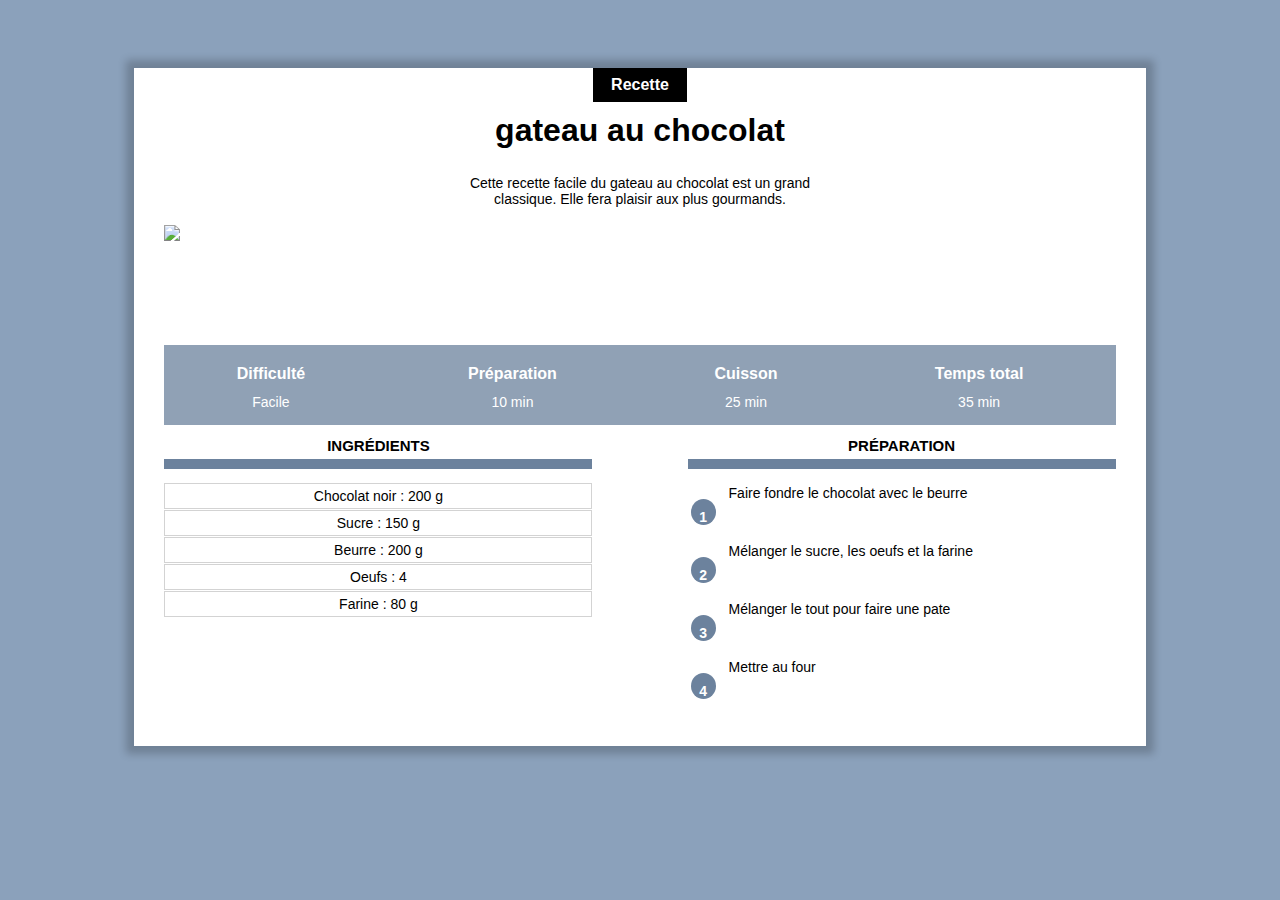
==== index.html @ c3fd4635 "Add files via upload" ====
<!DOCTYPE html>
<html>
    <head>
        <title>gateau au chocolat</title>
        <meta charset="UTF-8">
        <link rel="stylesheet" href="recette.css">
    </head>
    <body>
        <div class="contenu">
            <div class="centre categorie">
                <p class="categorie"> Recette</p>
    
            </div>
            <h1>gateau au chocolat</h1>

            <!--<div class="separateur"></div>-->

            <div class="centre">
                <p class="description">Cette recette facile du gateau au chocolat est un grand classique. Elle fera plaisir aux plus gourmands.</p>
            </div>
            <div class="info">

                <img  class="centre info" style="display:block ;" src="https://jonathanroux.com/gateau.jpg?id=9999">

                <table class="info" >
                    <tr>
                        <th>Difficulté</th>
                        <th>Préparation</th>
                        <th>Cuisson</th>
                        <th>Temps total</th>
                    </tr>
                    <tr>
                        <td>Facile</td>
                        <td>10 min</td>
                        <td>25 min</td>
                        <td>35 min</td>
                    </tr>
                </table>
            </div>
            <div>
                <div class="colonne1 colonne">
                    <h2>Ingrédients</h2>
                    <div class="ingredients">
                        <p>Chocolat noir : 200 g</p>
                        <p>Sucre : 150 g</p>
                        <p>Beurre : 200 g</p>
                        <p>Oeufs : 4</p>
                        <p>Farine : 80 g</p>
                    </div>
                </div>
                <div class="colonne2 colonne">
                    <h2>Préparation</h2>
                    <table class="preparation">
                        <tr><td><p class="numero">1</p></td><td class="preparation_etape">Faire fondre le chocolat avec le beurre</td></tr</tr>
                        <tr><td><p class="numero">2</p></td><td class="preparation_etape">Mélanger le sucre, les oeufs et la farine</td></tr>
                        <tr><td><p class="numero">3</p></td><td class="preparation_etape">Mélanger le tout pour faire une pate</td></tr>
                        <tr><td><p class="numero">4</p></td><td class="preparation_etape">Mettre au four</td></tr>
                    </table>
                </div>
            </div>
        </div>



    </body>
</html>
---- recette.css ----
* 
{
    overflow: auto;
}

body{
    background-color: #8ba1bb;
    font-family: Arial;
}

div.contenu{
    background-color: white;
    margin: 60px 10% 80px 10%;
    padding: 0px 30px 30px 30px;
    min-width: 350px;
    box-shadow: 0px 0px 8px 8px rgba(0,0, 0, 0.2);
    overflow: visible;
}
h1{
    text-align: center;
    margin-bottom: 12px;
    margin-top: 10px;
    
}
p.description{
    text-align: center;
    max-width: 400px;
    display: inline-block;
    font-size: 14px;
    
}
.centre{
    text-align: center;
    width: 100%;
}
p.categorie{
    background-color: black;
    color: white;
    display: inline-block;
    margin-top: 0px; ;
    padding: 8px 18px;
    margin-bottom: 0;
    font-weight: bold;
    font-size: 16;
    overflow: visible;
}
div.categorie{
    margin-bottom: 0px;
    margin-top:0px;
}

div.separateur
{
    width: 100px;
    height: 1px;
    background-color: black;
    margin-right:auto ;
    
    

}
div.info
{
    position:relative;

}
table.info{
    position: absolute; 
    bottom:0; 
    width: 100%;
    color: white;
    background-color:#6c829dc0; 
    height: 80px;

}
table.info td{
    text-align: center;
    font-size: 14px;
    vertical-align: top;
}
table.info th
{
    font-size: 16px;
    vertical-align: bottom;
    padding-bottom: 8px;
}

img.info
{
    display: block;
    max-width: 400px;
    object-fit: cover;
    min-height: 200px;
    background-color: ;

}
div.colonne
{
    width: 45%;
}
div.colonne h2
{
    text-align: center;
    text-transform: uppercase;
    font-size: 15px;
    border-bottom: 10px solid #6c829d;
    padding-bottom: 5px;

}
div.colonne1
{
    display: inline-block;
    margin-right: 10px;

}
div.colonne2
{
    float: right;

}

div.ingredients p
{
    text-align: center;
    font-size: 14px;
    border: 1px solid lightgray;
    padding: 4px 0;
    margin-top: 1px;
    margin-bottom: 0;
}

table.preparation p.numero
{
    background-color: #6c829d;
    color: white;
    width: 25px;
    text-align: center;
    font-size: 14px;
    font-weight: bold;
    padding-top: 10px;
    box-sizing: border-box;
    border-radius: 50%;
}

table.preparation td
{

    vertical-align: top;
}

table.preparation td.preparation_etape
{
    font-size: 14px;
    padding-left: 10px;
    padding-bottom: 10px;
}

table.preparation tr{
    height: 40px;
}
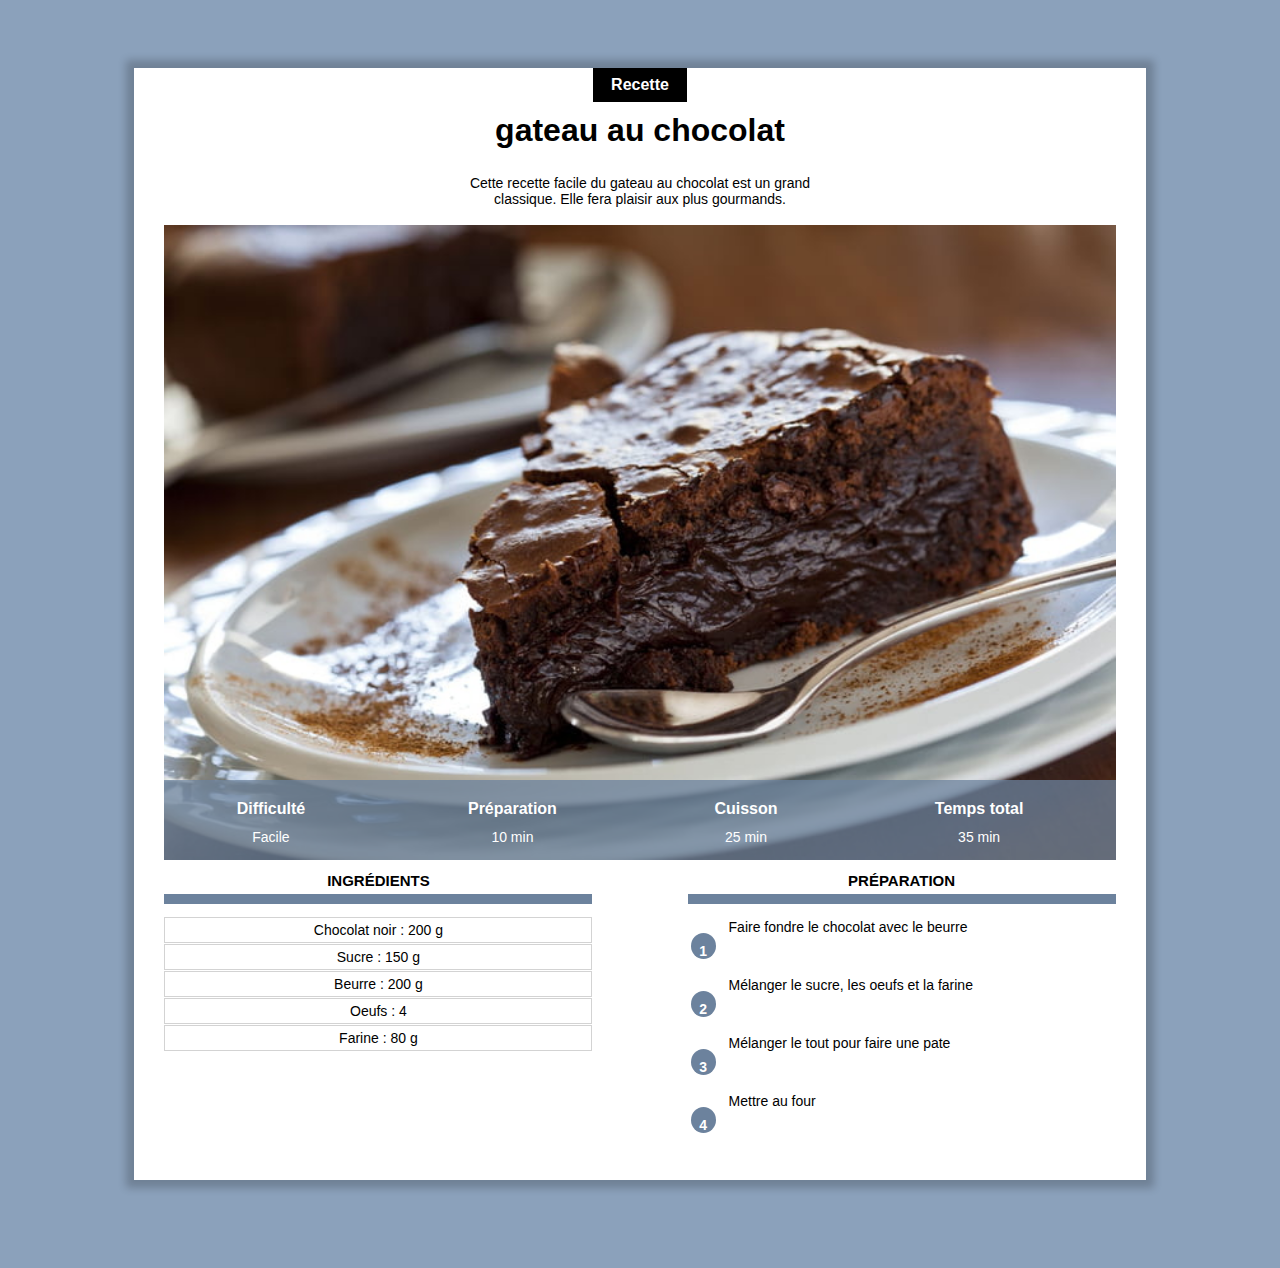
==== commit 32c25c2e: "Add files via upload" ====
--- a/index.html
+++ b/index.html
@@ -20,7 +20,7 @@
             </div>
             <div class="info">
 
-                <img  class="centre info" style="display:block ;" src="https://jonathanroux.com/gateau.jpg?id=9999">
+                <img  class="centre info" style="display:block ;" src="gateau.jpg">
 
                 <table class="info" >
                     <tr>
--- a/recette.css
+++ b/recette.css
@@ -88,10 +88,9 @@
 img.info
 {
     display: block;
-    max-width: 400px;
+    max-width: auto;
     object-fit: cover;
-    min-height: 200px;
-    background-color: ;
+    min-height: auto;
 
 }
 div.colonne
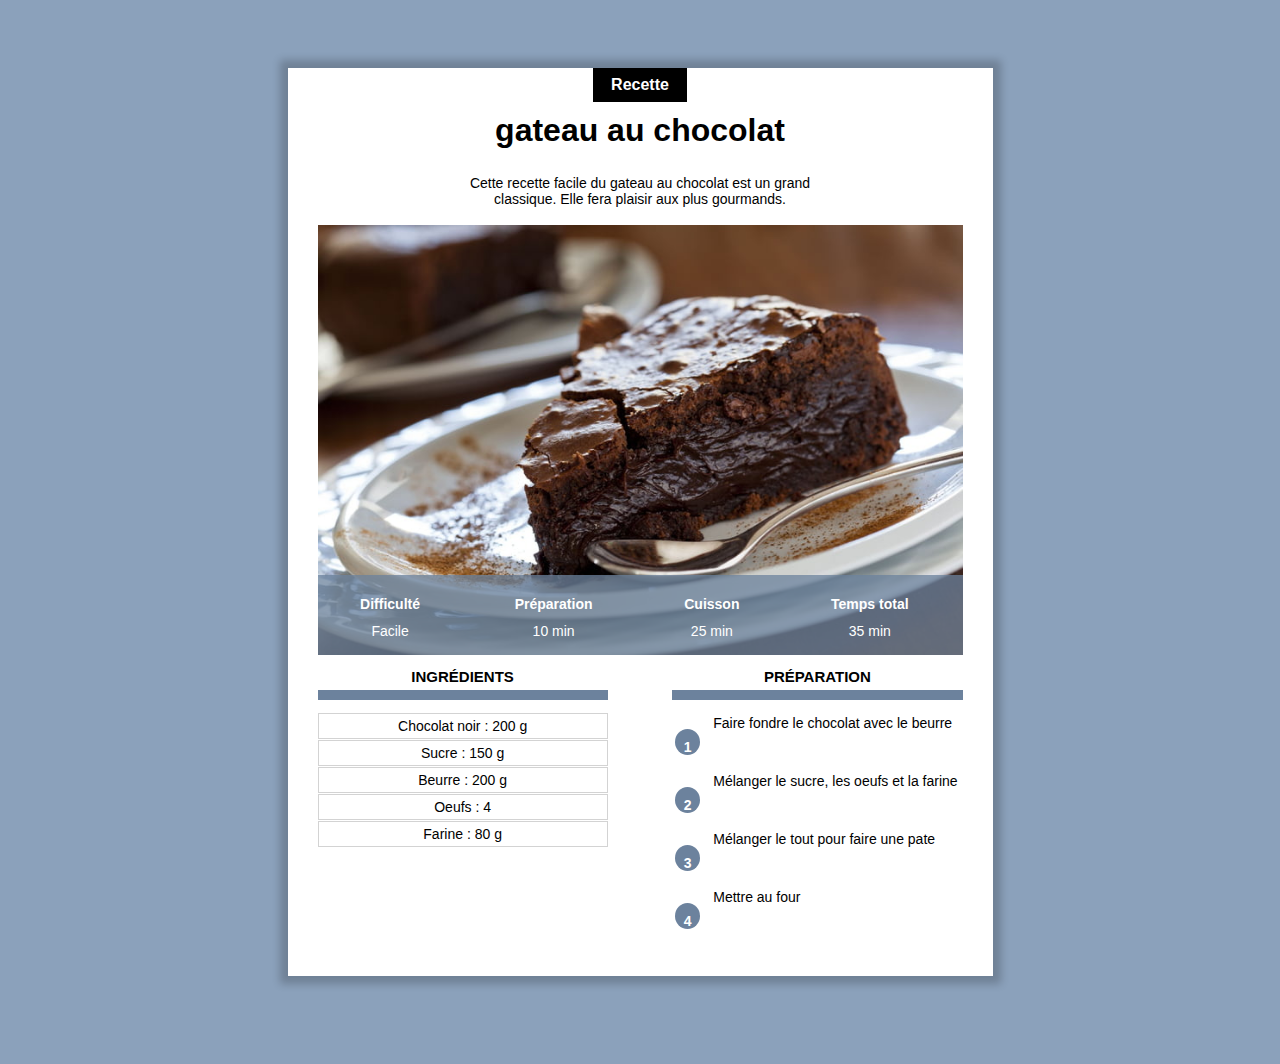
==== commit 9c871b61: "Add files via upload" ====
--- a/index.html
+++ b/index.html
@@ -3,6 +3,7 @@
     <head>
         <title>gateau au chocolat</title>
         <meta charset="UTF-8">
+        <meta name="viewport" content="width=device-width, initial-scale=1.0">
         <link rel="stylesheet" href="recette.css">
     </head>
     <body>
--- a/recette.css
+++ b/recette.css
@@ -10,9 +10,8 @@
 
 div.contenu{
     background-color: white;
-    margin: 60px 10% 80px 10%;
-    padding: 0px 30px 30px 30px;
-    min-width: 350px;
+    margin: 40px 8px 80px 8px;
+    padding: 0px 8px 20px 8px;
     box-shadow: 0px 0px 8px 8px rgba(0,0, 0, 0.2);
     overflow: visible;
 }
@@ -70,17 +69,17 @@
     width: 100%;
     color: white;
     background-color:#6c829dc0; 
-    height: 80px;
+    height: 50px;
 
 }
 table.info td{
     text-align: center;
-    font-size: 14px;
+    font-size: 12px;
     vertical-align: top;
 }
 table.info th
 {
-    font-size: 16px;
+    font-size: 14px;
     vertical-align: bottom;
     padding-bottom: 8px;
 }
@@ -109,14 +108,9 @@
 div.colonne1
 {
     display: inline-block;
-    margin-right: 10px;
-
-}
-div.colonne2
-{
-    float: right;
-
-}
+
+}
+
 
 div.ingredients p
 {
@@ -158,3 +152,57 @@
     height: 40px;
 }
 
+
+
+
+@media only screen and (min-width: 600px)
+{ 
+    div.contenu   
+    {
+        min-width: 350px;
+        margin: 60px 10% 80px 10%;
+        padding: 0px 30px 30px 30px;
+    }
+    table.info{
+
+        height: 80px;
+    
+    }
+    table.info td{
+      
+        font-size: 14px;
+        
+    }
+    table.info th{
+      
+        font-size: 14px;
+        
+    }
+        div.colonne
+    {
+        width: 45%;
+    }
+    div.colonne1
+    {
+        margin-right: 10%;
+
+    }
+    div.colonne2
+    {
+        float: right;
+
+    }
+        
+  
+}
+
+@media only screen and (min-width: 900px)
+{
+    div.contenu   
+    {
+        margin-right: auto;
+        margin-left: auto;
+        width: 645px;
+    }
+
+}